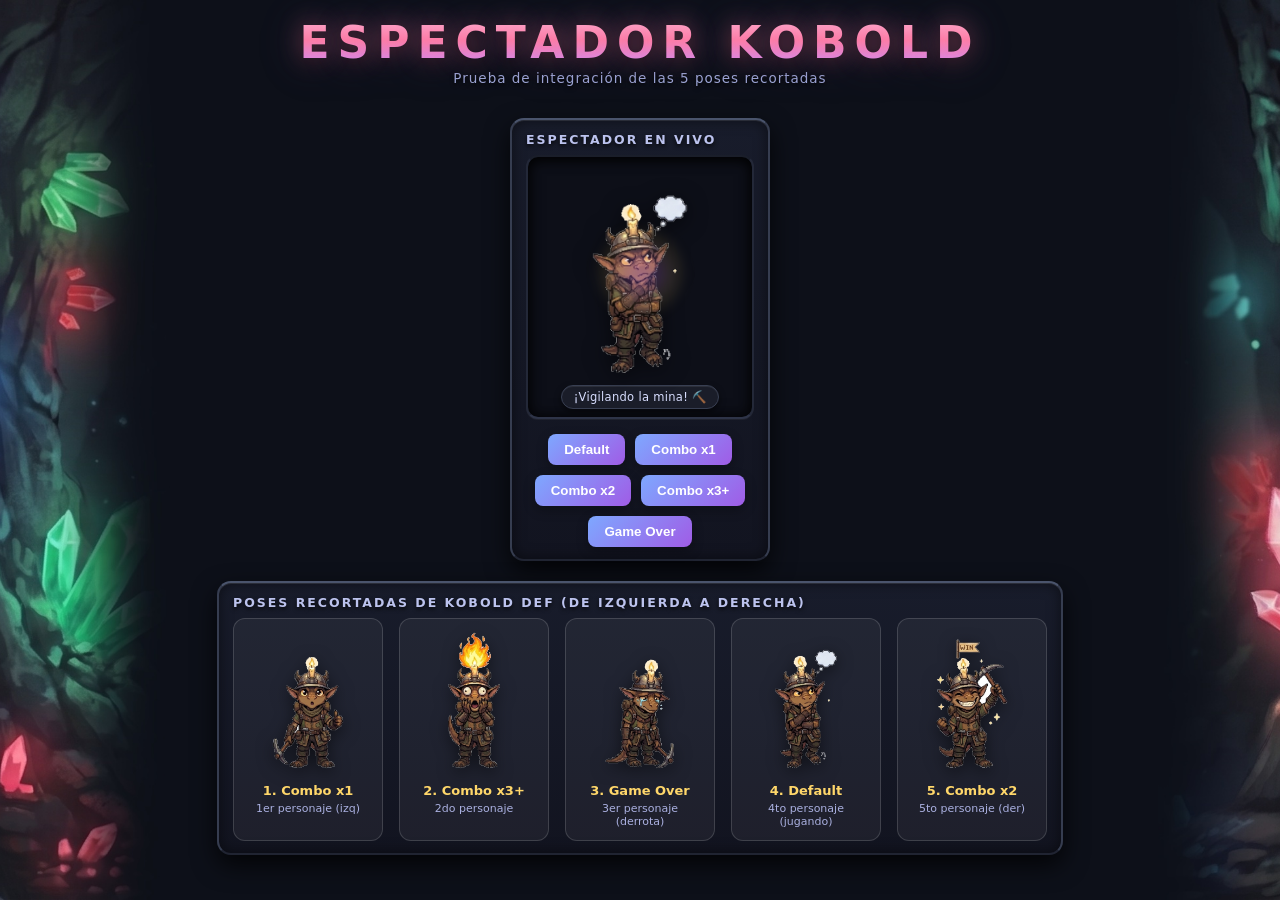
==== test_kobold.html @ dff96299 "Actualizar interfaz visual con diseno de caverna magica y marcos de piedra" ====
<!DOCTYPE html>
<html lang="es">
<head>
  <meta charset="utf-8">
  <meta name="viewport" content="width=device-width, initial-scale=1">
  <title>Kobold Espectador — Test de Poses</title>
  <link rel="stylesheet" href="css/style.css">
  <style>
    .test-section {
      margin: 20px auto;
      max-width: 900px;
      display: flex;
      flex-direction: column;
      gap: 20px;
      align-items: center;
    }
    .test-grid {
      display: flex;
      gap: 16px;
      flex-wrap: wrap;
      justify-content: center;
    }
    .test-card {
      background: rgba(255, 255, 255, 0.05);
      border: 1px solid rgba(255, 255, 255, 0.15);
      border-radius: 12px;
      padding: 12px;
      text-align: center;
      width: 150px;
    }
    .test-card img {
      height: 140px;
      width: auto;
      object-fit: contain;
      filter: drop-shadow(0 4px 8px rgba(0,0,0,0.5));
    }
    .test-card h4 {
      font-size: 13px;
      color: #ffd76a;
      margin: 8px 0 4px;
    }
    .test-card p {
      font-size: 11px;
      color: #aab0e0;
    }
    .test-controls {
      display: flex;
      gap: 10px;
      flex-wrap: wrap;
      justify-content: center;
      margin-top: 15px;
    }
    .test-controls button {
      background: linear-gradient(135deg, #7ea8ff 0%, #a05ce6 100%);
      color: white;
      border: none;
      border-radius: 8px;
      padding: 8px 16px;
      font-weight: bold;
      cursor: pointer;
      box-shadow: 0 4px 12px rgba(0,0,0,0.3);
      transition: transform 0.15s ease, filter 0.15s ease;
    }
    .test-controls button:hover {
      transform: translateY(-2px);
      filter: brightness(1.15);
    }
  </style>
</head>
<body>
  <div id="wrap">
    <header>
      <h1>ESPECTADOR KOBOLD</h1>
      <p class="sub">Prueba de integración de las 5 poses recortadas</p>
    </header>

    <div class="test-section">
      <div class="panel character-panel" style="width: 260px;">
        <h2>Espectador en Vivo</h2>
        <div id="character-box" class="character-box">
          <div class="character-avatar">
            <div class="char-aura"></div>
            <div id="char-anim-container" class="char-anim-container">
              <img id="char-main-img" src="assets/images/character/kobold_default.png" class="char-bust" alt="Kobold Espectador">
              <div id="char-sparkle" class="char-sparkle">✨</div>
            </div>
          </div>
          <div id="character-tag" class="character-tag">¡Vigilando la mina! ⛏️</div>
        </div>

        <div class="test-controls">
          <button onclick="testPose('default', '¡Vigilando la mina! ⛏️', 0, '')">Default</button>
          <button onclick="testPose('combo1', '¡Gran fusión! ✨', 1500, 'react-bounce')">Combo x1</button>
          <button onclick="testPose('combo2', '¡Doble fusión! 🔥', 1800, 'react-jump')">Combo x2</button>
          <button onclick="testPose('combo3', '¡COMBO x3 LEYENDA! 👑', 2200, 'react-cheer')">Combo x3+</button>
          <button onclick="testPose('gameover', '¡Nooo! ¡Buen intento! 🪄', 4000, 'react-gasp')">Game Over</button>
        </div>
      </div>

      <div class="panel" style="max-width: 860px;">
        <h2>Poses Recortadas de Kobold Def (De Izquierda a Derecha)</h2>
        <div class="test-grid">
          <div class="test-card">
            <img src="assets/images/character/kobold_combo1.png" alt="1. Combo x1">
            <h4>1. Combo x1</h4>
            <p>1er personaje (izq)</p>
          </div>
          <div class="test-card">
            <img src="assets/images/character/kobold_combo3.png" alt="2. Combo x3+">
            <h4>2. Combo x3+</h4>
            <p>2do personaje</p>
          </div>
          <div class="test-card">
            <img src="assets/images/character/kobold_gameover.png" alt="3. Game Over">
            <h4>3. Game Over</h4>
            <p>3er personaje (derrota)</p>
          </div>
          <div class="test-card">
            <img src="assets/images/character/kobold_default.png" alt="4. Default">
            <h4>4. Default</h4>
            <p>4to personaje (jugando)</p>
          </div>
          <div class="test-card">
            <img src="assets/images/character/kobold_combo2.png" alt="5. Combo x2">
            <h4>5. Combo x2</h4>
            <p>5to personaje (der)</p>
          </div>
        </div>
      </div>
    </div>
  </div>

  <script>
    const Character = {
      mainImg: document.getElementById("char-main-img"),
      tag: document.getElementById("character-tag"),
      animContainer: document.getElementById("char-anim-container"),
      box: document.getElementById("character-box"),
      sparkle: document.getElementById("char-sparkle"),
      timer: null,
      SPRITES: {
        default: "assets/images/character/kobold_default.png",
        combo1: "assets/images/character/kobold_combo1.png",
        combo2: "assets/images/character/kobold_combo2.png",
        combo3: "assets/images/character/kobold_combo3.png",
        gameover: "assets/images/character/kobold_gameover.png"
      }
    };

    function testPose(name, text, durationMs, anim) {
      Character.mainImg.src = Character.SPRITES[name] || Character.SPRITES.default;
      Character.tag.textContent = text;
      
      if (anim && Character.animContainer) {
        Character.animContainer.classList.remove("react-jump", "react-wink", "react-cheer", "react-gasp", "react-bounce");
        void Character.animContainer.offsetWidth;
        Character.animContainer.classList.add(anim);
      }
      if (name === "combo3" || name === "gameover") {
        Character.box.classList.add("shock");
        setTimeout(() => Character.box.classList.remove("shock"), 900);
      }
      if (name !== "default") {
        Character.sparkle.classList.add("active");
        setTimeout(() => Character.sparkle.classList.remove("active"), 800);
      }
      
      clearTimeout(Character.timer);
      if (name !== "default" && durationMs && name !== "gameover") {
        Character.timer = setTimeout(() => {
          testPose("default", "¡Vigilando la mina! ⛏️", 0, "");
        }, durationMs);
      }
    }
  </script>
</body>
</html>
---- css/style.css ----
* { box-sizing: border-box; margin: 0; padding: 0; }

body {
  min-height: 100vh;
  font-family: "Segoe UI", system-ui, -apple-system, sans-serif;
  color: #eef0ff;
  background: #0b0d16 url("../assets/images/cave_background.jpg") center top / cover no-repeat fixed;
  display: flex;
  justify-content: center;
  align-items: center;
  padding: 16px 12px 24px;
}

#wrap {
  width: fit-content;
  max-width: 100%;
  display: flex;
  flex-direction: column;
  align-items: center;
}

header {
  text-align: center;
  margin-bottom: 12px;
}

h1 {
  font-size: 44px;
  letter-spacing: 8px;
  font-weight: 900;
  background: linear-gradient(180deg, #ffb5d3 0%, #ff7ea5 45%, #ca8fff 100%);
  -webkit-background-clip: text;
  background-clip: text;
  color: transparent;
  text-shadow: 0 0 24px rgba(255, 126, 165, 0.45), 0 0 45px rgba(202, 143, 255, 0.25);
  filter: drop-shadow(0 4px 8px rgba(0, 0, 0, 0.9));
}

.sub {
  color: #9fa8d8;
  letter-spacing: 1px;
  font-size: 13.5px;
  margin-top: 2px;
  text-shadow: 0 2px 4px rgba(0, 0, 0, 0.9);
}

main {
  display: flex;
  gap: 16px;
  align-items: flex-start;
  justify-content: center;
}

.panel {
  background: linear-gradient(180deg, #181c2b 0%, #121420 100%);
  border: 2px solid #363d50;
  border-top: 2px solid #4a546c;
  border-bottom: 2px solid #202432;
  border-radius: 14px;
  padding: 12px 14px;
  box-shadow: 0 10px 25px rgba(0, 0, 0, 0.75), inset 0 1px 0 rgba(255, 255, 255, 0.1), inset 0 0 14px rgba(0, 0, 0, 0.5);
  min-width: 175px;
}

.panel h2 {
  font-size: 12.5px;
  text-transform: uppercase;
  letter-spacing: 2px;
  font-weight: 800;
  color: #bcc3ee;
  text-shadow: 0 2px 4px rgba(0, 0, 0, 0.8);
  margin-bottom: 8px;
  display: flex;
  justify-content: space-between;
  align-items: center;
  gap: 8px;
}

.big {
  font-size: 34px;
  font-weight: 900;
  color: #ffd65c;
  text-shadow: 0 2px 4px rgba(0, 0, 0, 0.9), 0 0 18px rgba(255, 214, 92, 0.45);
}

.row {
  display: flex;
  justify-content: space-between;
  gap: 10px;
  font-size: 13px;
  color: #9fa8d8;
  margin-top: 6px;
  padding-top: 4px;
  border-top: 1px solid rgba(255, 255, 255, 0.05);
}
.row b {
  color: #fff;
  text-shadow: 0 1px 3px rgba(0, 0, 0, 0.8);
}

#left, #right {
  display: flex;
  flex-direction: column;
  gap: 12px;
}

/* Recuadro de Personaje Espectador */
.character-panel {
  text-align: center;
}

.character-box {
  background: #0d0f18;
  border: 2px solid #232838;
  border-top: 2px solid #1a1e2a;
  border-bottom: 2px solid #2e3448;
  border-radius: 12px;
  padding: 10px 8px 8px;
  display: flex;
  flex-direction: column;
  align-items: center;
  justify-content: center;
  min-height: 145px;
  position: relative;
  overflow: hidden;
  box-shadow: inset 0 3px 12px rgba(0, 0, 0, 0.8), inset 0 0 16px rgba(0, 0, 0, 0.6), 0 1px 0 rgba(255, 255, 255, 0.05);
  transition: border-color 0.3s ease, box-shadow 0.3s ease;
}

.character-box:hover {
  border-color: rgba(255, 215, 106, 0.5);
  box-shadow: inset 0 0 16px rgba(0, 0, 0, 0.5), 0 0 18px rgba(160, 120, 255, 0.25);
}

.character-avatar {
  position: relative;
  width: 120px;
  display: flex;
  align-items: center;
  justify-content: center;
}

.char-anim-container {
  position: relative;
  width: 100%;
  display: flex;
  align-items: center;
  justify-content: center;
  transform-origin: bottom center;
  animation: charBreathe 3.4s ease-in-out infinite;
  will-change: transform;
}

.char-aura {
  position: absolute;
  width: 95px;
  height: 95px;
  border-radius: 50%;
  background: radial-gradient(circle, rgba(164, 92, 255, 0.35) 0%, rgba(255, 215, 106, 0.12) 50%, transparent 70%);
  filter: blur(6px);
  animation: pulseAura 2.8s ease-in-out infinite alternate;
  z-index: 1;
  pointer-events: none;
}

.char-bust {
  height: 210px;
  width: auto;
  object-fit: contain;
  z-index: 2;
  filter: drop-shadow(0 4px 10px rgba(0, 0, 0, 0.55));
  user-select: none;
  pointer-events: none;
}

.char-sparkle {
  position: absolute;
  top: 4px;
  right: 12px;
  font-size: 16px;
  z-index: 4;
  opacity: 0;
  pointer-events: none;
  transform: scale(0.6);
  transition: opacity 0.3s ease, transform 0.3s ease;
}

.character-tag {
  margin-top: 8px;
  font-size: 11.5px;
  color: #d8deff;
  letter-spacing: 0.3px;
  background: #1a1d29;
  padding: 4px 12px;
  border-radius: 999px;
  border: 1px solid #383f52;
  box-shadow: 0 3px 6px rgba(0, 0, 0, 0.5), inset 0 1px 0 rgba(255, 255, 255, 0.08);
  transition: color 0.3s ease, background 0.3s ease, transform 0.2s ease;
  max-width: 95%;
  white-space: nowrap;
  overflow: hidden;
  text-overflow: ellipsis;
}

/* Capa facial modular */
.char-face {
  position: absolute;
  left: 0;
  top: 0;
  width: 100%;
  height: 100%;
  object-fit: contain;
  z-index: 3;
  pointer-events: none;
  user-select: none;
}

.char-face[hidden] { display: none; }

/* Reacciones y animaciones de personaje */
.char-anim-container.react-jump {
  animation: charJump 0.65s ease !important;
}

.char-anim-container.react-wink {
  animation: charWink 0.55s ease !important;
}

.char-anim-container.react-cheer {
  animation: charCheer 0.8s ease !important;
}

.char-anim-container.react-gasp {
  animation: charGasp 0.7s ease !important;
}

.char-anim-container.react-bounce {
  animation: charBounce 0.6s ease !important;
}

.character-box.shock {
  border-color: rgba(255, 215, 106, 0.8);
  box-shadow: inset 0 0 20px rgba(0, 0, 0, 0.4), 0 0 26px rgba(255, 200, 80, 0.5);
}

.char-sparkle.active {
  opacity: 1;
  transform: scale(1.2) translateY(-4px);
}

@keyframes charBreathe {
  0%, 100% {
    transform: translateY(0);
  }
  50% {
    transform: translateY(-3px);
  }
}

@keyframes charJump {
  0%, 100% {
    transform: translateY(0);
  }
  30% {
    transform: translateY(-16px);
  }
  60% {
    transform: translateY(3px);
  }
  80% {
    transform: translateY(-4px);
  }
}

@keyframes charWink {
  0%, 100% {
    transform: translateY(0) rotate(0deg);
  }
  45% {
    transform: translateY(-4px) rotate(-2deg);
  }
}

@keyframes charCheer {
  0%, 100% {
    transform: translateY(0);
  }
  20% {
    transform: translateY(-18px) rotate(3deg);
  }
  45% {
    transform: translateY(-10px) rotate(-3deg);
  }
  65% {
    transform: translateY(-14px) rotate(2deg);
  }
  85% {
    transform: translateY(-3px);
  }
}

@keyframes charGasp {
  0%, 100% {
    transform: translateY(0) scale(1);
  }
  25% {
    transform: translateY(-6px) scale(1.06);
  }
  40% {
    transform: translateY(0) scale(1.02);
  }
  60% {
    transform: translateY(-3px) scale(1.05);
  }
}

@keyframes charBounce {
  0%, 100% {
    transform: translateY(0);
  }
  40% {
    transform: translateY(-9px);
  }
  70% {
    transform: translateY(0);
  }
  85% {
    transform: translateY(-3px);
  }
}

@keyframes pulseAura {
  0% {
    transform: scale(0.88);
    opacity: 0.45;
  }
  100% {
    transform: scale(1.18);
    opacity: 0.85;
  }
}

.center { display: flex; flex-direction: column; align-items: center; }

#next {
  border-radius: 10px;
  background: #0c0e18;
  border: 2px solid #232838;
  box-shadow: inset 0 3px 10px rgba(0, 0, 0, 0.8), 0 1px 0 rgba(255, 255, 255, 0.06);
}

.keys {
  list-style: none;
  font-size: 12.5px;
  color: #c0c6ea;
  display: grid;
  gap: 6px;
  background: #0c0e18;
  border: 1.5px solid #222736;
  border-radius: 10px;
  padding: 8px 10px;
  box-shadow: inset 0 2px 6px rgba(0, 0, 0, 0.7), 0 1px 0 rgba(255, 255, 255, 0.05);
}

kbd {
  background: #202434;
  border: 1px solid #384157;
  border-bottom-width: 2px;
  border-radius: 5px;
  padding: 1px 6px;
  font-family: inherit;
  font-size: 11px;
  color: #ffffff;
  margin-right: 3px;
  box-shadow: 0 2px 4px rgba(0, 0, 0, 0.4);
}

.btns {
  display: grid;
  gap: 8px;
}

.btns button {
  height: 44px;
  background: url("../assets/images/ui_btn_bg.png") center / 100% 100% no-repeat;
  border: none;
  border-radius: 0;
  color: #f0f4ff;
  font-size: 13.5px;
  font-weight: 700;
  letter-spacing: 0.5px;
  text-shadow: 0 2px 4px #000, 0 0 8px rgba(0, 0, 0, 0.9);
  cursor: pointer;
  transition: transform 0.08s ease, filter 0.2s ease;
  outline: none;
  display: flex;
  align-items: center;
  justify-content: center;
}

.btns button:hover {
  filter: brightness(1.22) drop-shadow(0 0 10px rgba(130, 180, 255, 0.5));
  transform: translateY(-1px);
}

.btns button:active {
  filter: brightness(0.95);
  transform: translateY(1px) scale(0.98);
}

#stage {
  position: relative;
  border-radius: 12px;
}

.board-frame-overlay {
  position: absolute;
  inset: -8px -8px -8px -8px;
  background: url("../assets/images/board_frame.png") center / 100% 100% no-repeat;
  pointer-events: none;
  z-index: 10;
  filter: drop-shadow(0 14px 28px rgba(0, 0, 0, 0.85));
}

#board {
  display: block;
  border-radius: 6px;
  background: #0c0e18;
  box-shadow: 0 0 0 1px rgba(0, 0, 0, 0.8);
}

.overlay {
  position: absolute;
  inset: 0;
  display: flex;
  align-items: center;
  justify-content: center;
  background: rgba(6, 8, 14, 0.82);
  backdrop-filter: blur(5px);
  border-radius: 10px;
  z-index: 20;
}

.overlay.hidden { display: none; }

.card {
  text-align: center;
  padding: 24px 32px;
  border-radius: 16px;
  background: linear-gradient(180deg, #1c2030 0%, #121522 100%);
  border: 2px solid #444c64;
  box-shadow: 0 14px 40px rgba(0, 0, 0, 0.9), inset 0 1px 0 rgba(255, 255, 255, 0.15);
}

.card h3 {
  font-size: 24px;
  margin-bottom: 8px;
  color: #ffd76a;
  text-shadow: 0 2px 8px rgba(0, 0, 0, 0.8);
}

.card p {
  margin: 6px 0;
  color: #cfd3ff;
  font-size: 14px;
}

.card button {
  margin-top: 14px;
  height: 44px;
  min-width: 170px;
  background: url("../assets/images/ui_btn_bg.png") center / 100% 100% no-repeat;
  border: none;
  color: #fff;
  font-size: 14px;
  font-weight: 700;
  text-shadow: 0 2px 4px #000;
  cursor: pointer;
  transition: transform 0.08s ease, filter 0.2s ease;
}

.card button:hover {
  filter: brightness(1.2) drop-shadow(0 0 10px rgba(130, 180, 255, 0.5));
  transform: translateY(-1px);
}

#codex {
  list-style: none;
  display: grid;
  grid-template-columns: repeat(4, 1fr);
  gap: 8px;
  justify-items: center;
  margin-top: 4px;
}

#codex li {
  width: 32px;
  height: 32px;
  border-radius: 50%;
  background: #0b0d15;
  border: 2px solid #242938;
  box-shadow: inset 0 2px 5px rgba(0, 0, 0, 0.9), 0 1px 0 rgba(255, 255, 255, 0.06);
  position: relative;
  opacity: 0.22;
  filter: grayscale(0.85) brightness(0.7);
  transition: all 0.3s ease;
}

#codex li.on {
  opacity: 1;
  filter: none;
  border-color: var(--g);
  box-shadow: inset 0 0 4px rgba(0, 0, 0, 0.5), 0 0 12px var(--g);
}

#codex li span {
  position: absolute;
  inset: 2px;
  border-radius: 50%;
  background:
    radial-gradient(circle at 32% 28%, rgba(255, 255, 255, 0.95) 0 12%, transparent 30%),
    radial-gradient(circle at 50% 50%, var(--g) 55%, rgba(0, 0, 0, 0.55));
  box-shadow: inset -2px -3px 5px rgba(0, 0, 0, 0.5), 0 0 10px var(--g);
}

#codex li.on span {
  animation: pulse 2.4s infinite;
}

@keyframes pulse {
  0%, 100% { box-shadow: inset -2px -3px 5px rgba(0, 0, 0, 0.5), 0 0 8px var(--g); }
  50% { box-shadow: inset -2px -3px 5px rgba(0, 0, 0, 0.5), 0 0 18px var(--g); }
}

.muted { color: #8d93c4; }
#disc { font-weight: normal; letter-spacing: 1px; }

footer {
  text-align: center;
  margin-top: 14px;
  font-size: 12px;
  letter-spacing: 0.5px;
  color: #767ea8;
  text-shadow: 0 1px 3px rgba(0, 0, 0, 0.8);
}

#mcontrols {
  display: none;
  justify-content: center;
  gap: 10px;
  margin-top: 14px;
}

#mcontrols button {
  width: 52px;
  height: 46px;
  font-size: 19px;
  border-radius: 10px;
  background: #181c2b;
  border: 2px solid #363d50;
  color: #ffffff;
  touch-action: manipulation;
}

@media (max-width: 860px) {
  main { flex-direction: column; align-items: center; }
  #left, #right { flex-direction: row; flex-wrap: wrap; justify-content: center; width: 100%; }
  #mcontrols { display: flex; }
}
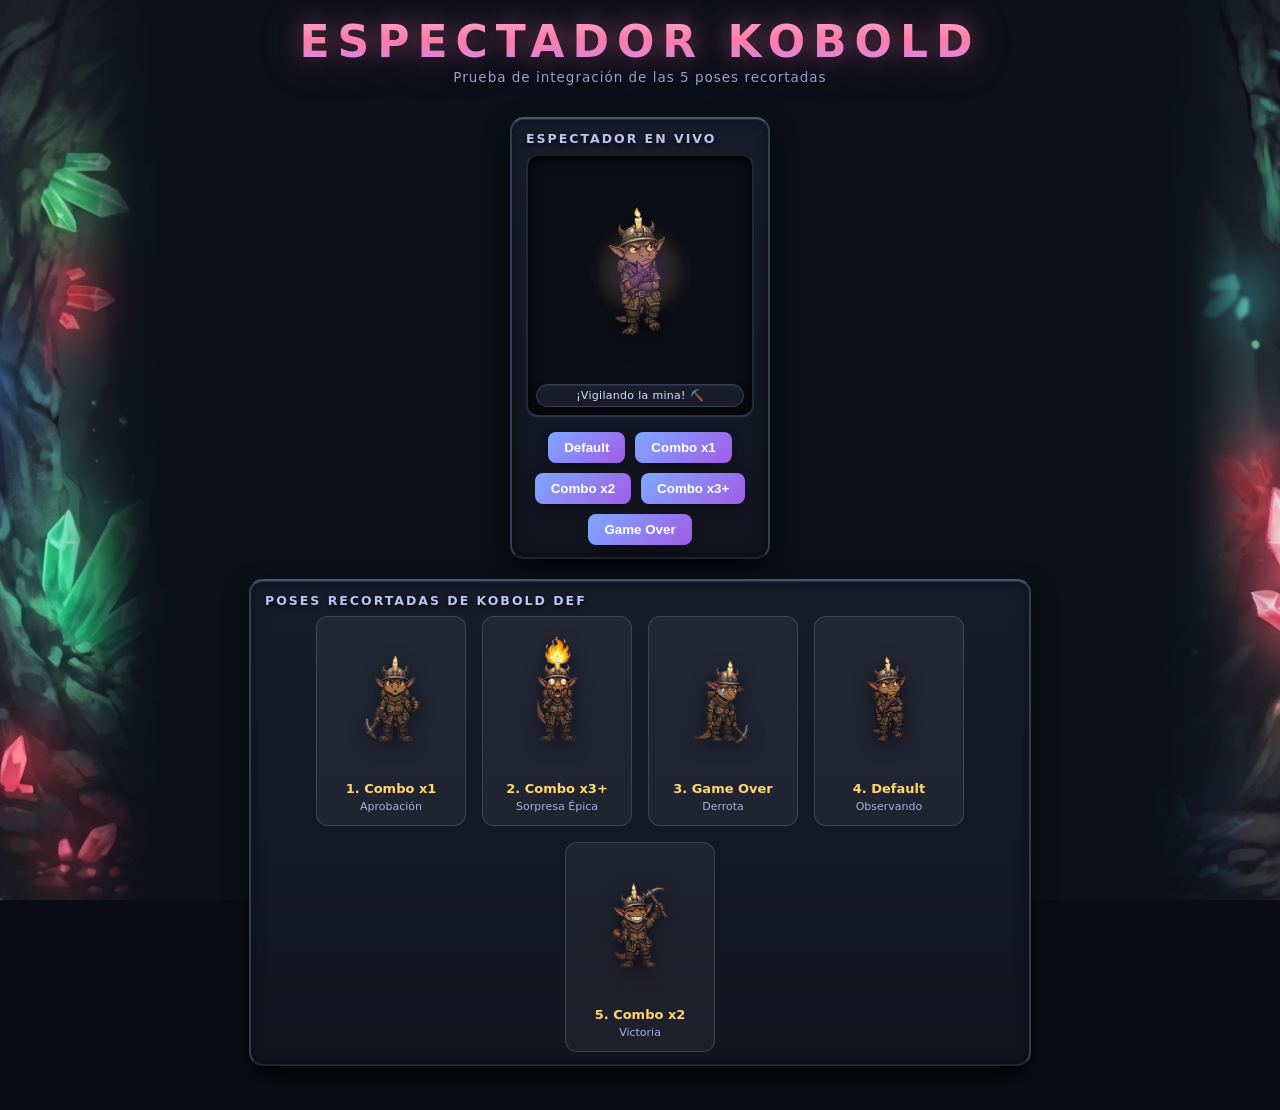
==== commit ebdadf96: "Reemplazar sprites del espectador Kobold con las nuevas imagenes de alta definicion" ====
--- a/test_kobold.html
+++ b/test_kobold.html
@@ -81,7 +81,7 @@
           <div class="character-avatar">
             <div class="char-aura"></div>
             <div id="char-anim-container" class="char-anim-container">
-              <img id="char-main-img" src="assets/images/character/kobold_default.png" class="char-bust" alt="Kobold Espectador">
+              <img id="char-main-img" src="assets/images/character/Kobold Default.png" class="char-bust" alt="Kobold Espectador">
               <div id="char-sparkle" class="char-sparkle">✨</div>
             </div>
           </div>
@@ -98,32 +98,32 @@
       </div>
 
       <div class="panel" style="max-width: 860px;">
-        <h2>Poses Recortadas de Kobold Def (De Izquierda a Derecha)</h2>
+        <h2>Poses Recortadas de Kobold Def</h2>
         <div class="test-grid">
           <div class="test-card">
-            <img src="assets/images/character/kobold_combo1.png" alt="1. Combo x1">
+            <img src="assets/images/character/Kobold Combo1.png" alt="1. Combo x1">
             <h4>1. Combo x1</h4>
-            <p>1er personaje (izq)</p>
+            <p>Aprobación</p>
           </div>
           <div class="test-card">
-            <img src="assets/images/character/kobold_combo3.png" alt="2. Combo x3+">
+            <img src="assets/images/character/Kobold Combo3.png" alt="2. Combo x3+">
             <h4>2. Combo x3+</h4>
-            <p>2do personaje</p>
+            <p>Sorpresa Épica</p>
           </div>
           <div class="test-card">
-            <img src="assets/images/character/kobold_gameover.png" alt="3. Game Over">
+            <img src="assets/images/character/Kobold Gameover.png" alt="3. Game Over">
             <h4>3. Game Over</h4>
-            <p>3er personaje (derrota)</p>
+            <p>Derrota</p>
           </div>
           <div class="test-card">
-            <img src="assets/images/character/kobold_default.png" alt="4. Default">
+            <img src="assets/images/character/Kobold Default.png" alt="4. Default">
             <h4>4. Default</h4>
-            <p>4to personaje (jugando)</p>
+            <p>Observando</p>
           </div>
           <div class="test-card">
-            <img src="assets/images/character/kobold_combo2.png" alt="5. Combo x2">
+            <img src="assets/images/character/Kobold Combo2.png" alt="5. Combo x2">
             <h4>5. Combo x2</h4>
-            <p>5to personaje (der)</p>
+            <p>Victoria</p>
           </div>
         </div>
       </div>
@@ -139,11 +139,11 @@
       sparkle: document.getElementById("char-sparkle"),
       timer: null,
       SPRITES: {
-        default: "assets/images/character/kobold_default.png",
-        combo1: "assets/images/character/kobold_combo1.png",
-        combo2: "assets/images/character/kobold_combo2.png",
-        combo3: "assets/images/character/kobold_combo3.png",
-        gameover: "assets/images/character/kobold_gameover.png"
+        default: "assets/images/character/Kobold Default.png",
+        combo1: "assets/images/character/Kobold Combo1.png",
+        combo2: "assets/images/character/Kobold Combo2.png",
+        combo3: "assets/images/character/Kobold Combo3.png",
+        gameover: "assets/images/character/Kobold Gameover.png"
       }
     };
 
--- a/css/style.css
+++ b/css/style.css
@@ -12,8 +12,9 @@
 }
 
 #wrap {
-  width: fit-content;
+  width: 782px;
   max-width: 100%;
+  min-width: 782px;
   display: flex;
   flex-direction: column;
   align-items: center;
@@ -49,6 +50,7 @@
   gap: 16px;
   align-items: flex-start;
   justify-content: center;
+  width: 782px;
 }
 
 .panel {
@@ -59,7 +61,8 @@
   border-radius: 14px;
   padding: 12px 14px;
   box-shadow: 0 10px 25px rgba(0, 0, 0, 0.75), inset 0 1px 0 rgba(255, 255, 255, 0.1), inset 0 0 14px rgba(0, 0, 0, 0.5);
-  min-width: 175px;
+  width: 100%;
+  box-sizing: border-box;
 }
 
 .panel h2 {
@@ -81,11 +84,14 @@
   font-weight: 900;
   color: #ffd65c;
   text-shadow: 0 2px 4px rgba(0, 0, 0, 0.9), 0 0 18px rgba(255, 214, 92, 0.45);
+  line-height: 1.1;
+  text-align: center;
 }
 
 .row {
   display: flex;
   justify-content: space-between;
+  align-items: center;
   gap: 10px;
   font-size: 13px;
   color: #9fa8d8;
@@ -93,15 +99,28 @@
   padding-top: 4px;
   border-top: 1px solid rgba(255, 255, 255, 0.05);
 }
+.row span {
+  white-space: nowrap;
+  flex-shrink: 0;
+}
 .row b {
   color: #fff;
   text-shadow: 0 1px 3px rgba(0, 0, 0, 0.8);
+  white-space: nowrap;
+  overflow: hidden;
+  text-overflow: ellipsis;
+  max-width: 105px;
+  text-align: right;
 }
 
 #left, #right {
   display: flex;
   flex-direction: column;
   gap: 12px;
+  width: 200px;
+  min-width: 200px;
+  max-width: 200px;
+  flex: 0 0 200px;
 }
 
 /* Recuadro de Personaje Espectador */
@@ -187,19 +206,22 @@
 
 .character-tag {
   margin-top: 8px;
-  font-size: 11.5px;
+  font-size: 11px;
   color: #d8deff;
   letter-spacing: 0.3px;
   background: #1a1d29;
-  padding: 4px 12px;
+  padding: 4px 10px;
   border-radius: 999px;
   border: 1px solid #383f52;
   box-shadow: 0 3px 6px rgba(0, 0, 0, 0.5), inset 0 1px 0 rgba(255, 255, 255, 0.08);
   transition: color 0.3s ease, background 0.3s ease, transform 0.2s ease;
-  max-width: 95%;
+  width: 100%;
+  max-width: 100%;
+  text-align: center;
   white-space: nowrap;
   overflow: hidden;
   text-overflow: ellipsis;
+  box-sizing: border-box;
 }
 
 /* Capa facial modular */
@@ -343,6 +365,13 @@
 .center { display: flex; flex-direction: column; align-items: center; }
 
 #next {
+  display: block;
+  width: 96px;
+  min-width: 96px;
+  max-width: 96px;
+  height: 150px;
+  min-height: 150px;
+  max-height: 150px;
   border-radius: 10px;
   background: #0c0e18;
   border: 2px solid #232838;
@@ -378,9 +407,11 @@
 .btns {
   display: grid;
   gap: 8px;
+  width: 100%;
 }
 
 .btns button {
+  width: 100%;
   height: 44px;
   background: url("../assets/images/ui_btn_bg.png") center / 100% 100% no-repeat;
   border: none;
@@ -396,6 +427,7 @@
   display: flex;
   align-items: center;
   justify-content: center;
+  box-sizing: border-box;
 }
 
 .btns button:hover {
@@ -410,7 +442,15 @@
 
 #stage {
   position: relative;
+  width: 350px;
+  min-width: 350px;
+  max-width: 350px;
+  height: 500px;
+  min-height: 500px;
+  max-height: 500px;
+  flex: 0 0 350px;
   border-radius: 12px;
+  box-sizing: border-box;
 }
 
 .board-frame-overlay {
@@ -424,6 +464,8 @@
 
 #board {
   display: block;
+  width: 350px;
+  height: 500px;
   border-radius: 6px;
   background: #0c0e18;
   box-shadow: 0 0 0 1px rgba(0, 0, 0, 0.8);
@@ -563,7 +605,34 @@
 }
 
 @media (max-width: 860px) {
-  main { flex-direction: column; align-items: center; }
-  #left, #right { flex-direction: row; flex-wrap: wrap; justify-content: center; width: 100%; }
-  #mcontrols { display: flex; }
-}
+  #wrap {
+    width: 100%;
+    min-width: 0;
+  }
+  main {
+    flex-direction: column;
+    align-items: center;
+    width: 100%;
+  }
+  #left, #right {
+    flex-direction: row;
+    flex-wrap: wrap;
+    justify-content: center;
+    width: 100%;
+    min-width: 0;
+    max-width: 380px;
+    flex: initial;
+  }
+  #left .panel, #right .panel {
+    width: 100%;
+  }
+  #stage {
+    width: 350px;
+    min-width: 350px;
+    max-width: 350px;
+    flex: 0 0 350px;
+  }
+  #mcontrols {
+    display: flex;
+  }
+}
